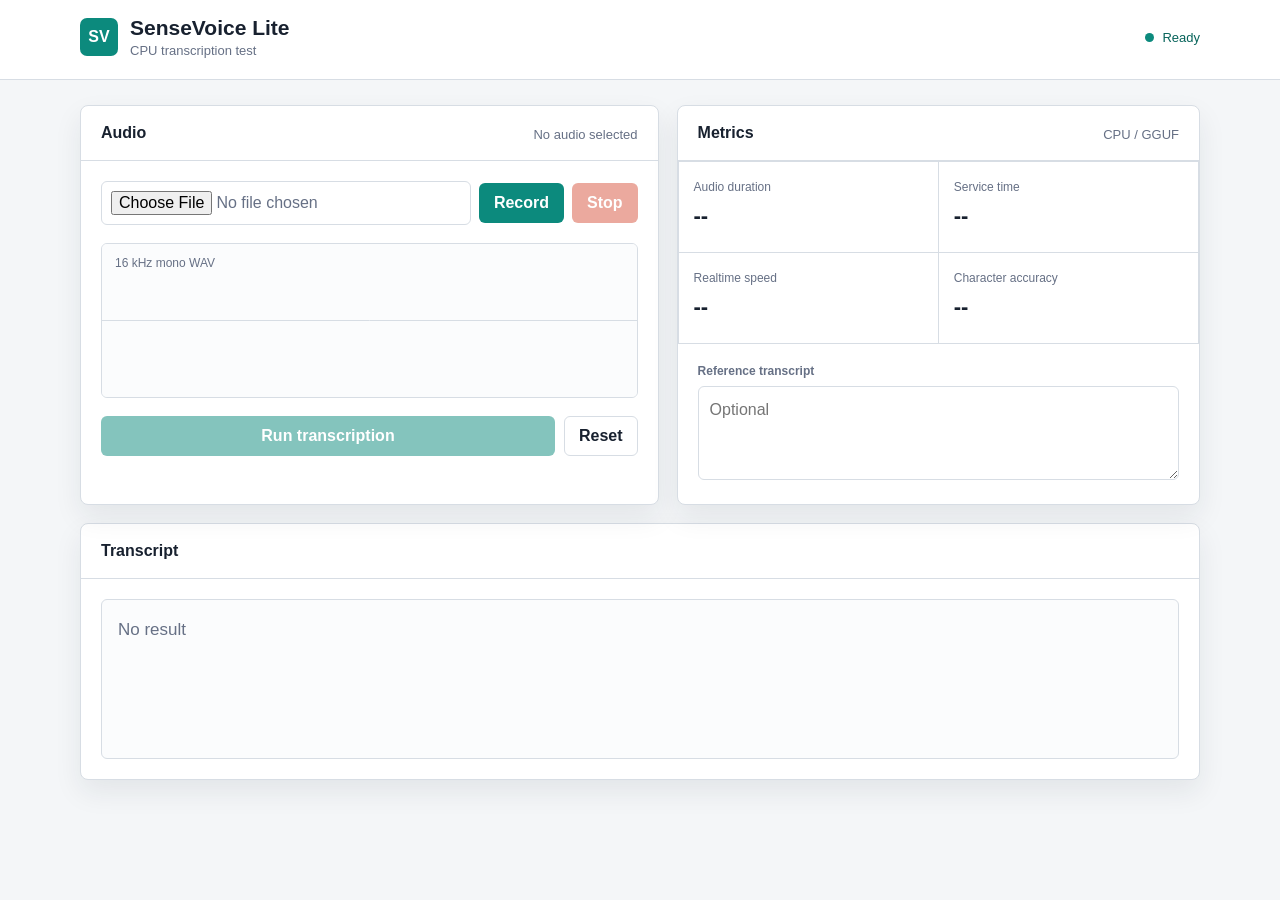
==== lite/server/wwwroot/index.html @ 140c2fa8 "Add browser-based transcription test page" ====
<!doctype html>
<html lang="zh-CN">
<head>
  <meta charset="utf-8">
  <meta name="viewport" content="width=device-width, initial-scale=1">
  <title>SenseVoice Lite Test</title>
  <style>
    :root { --ink:#18212f; --muted:#667085; --line:#d7dde4; --paper:#fff; --ground:#f4f6f8; --teal:#0c8a7d; --teal-dark:#08645b; --coral:#d8563f; --gold:#d79218; --shadow:0 12px 28px rgba(24,33,47,.08); }
    * { box-sizing:border-box; }
    body { margin:0; color:var(--ink); background:var(--ground); font-family:"Segoe UI","Microsoft YaHei",sans-serif; }
    button,input,textarea { font:inherit; } button { cursor:pointer; } button:disabled { cursor:not-allowed; opacity:.5; }
    .topbar { min-height:80px; border-bottom:1px solid var(--line); background:var(--paper); }
    .bar,.main { width:min(1120px,calc(100% - 32px)); margin:0 auto; }
    .bar { display:flex; align-items:center; justify-content:space-between; gap:16px; padding:16px 0; }
    .brand { display:flex; align-items:center; gap:12px; min-width:0; }.mark { display:grid; place-items:center; width:38px; height:38px; border-radius:7px; color:#fff; background:var(--teal); font-weight:700; }
    h1,h2,p { margin:0; } h1 { font-size:21px; letter-spacing:0; } h2 { font-size:16px; letter-spacing:0; }.subhead { margin-top:3px; color:var(--muted); font-size:13px; }
    .status { display:flex; align-items:center; gap:8px; color:var(--teal-dark); white-space:nowrap; font-size:13px; }.dot { width:9px; height:9px; border-radius:50%; background:var(--teal); }.status[data-state="busy"] { color:var(--gold); }.status[data-state="busy"] .dot { background:var(--gold); }.status[data-state="error"] { color:var(--coral); }.status[data-state="error"] .dot { background:var(--coral); }
    .main { padding:25px 0 36px; }.grid { display:grid; grid-template-columns:minmax(0,1.05fr) minmax(330px,.95fr); gap:18px; }.panel { border:1px solid var(--line); border-radius:8px; background:var(--paper); box-shadow:var(--shadow); }.head { display:flex; align-items:center; justify-content:space-between; gap:12px; padding:18px 20px; border-bottom:1px solid var(--line); }.body { padding:20px; }
    .source { display:grid; grid-template-columns:1fr auto auto; align-items:center; gap:8px; }input[type=file] { min-width:0; padding:9px; border:1px solid var(--line); border-radius:6px; color:var(--muted); background:#fff; }.button { min-height:40px; padding:0 14px; border:1px solid transparent; border-radius:6px; color:#fff; background:var(--teal); font-weight:600; }.button:hover:not(:disabled) { background:var(--teal-dark); }.button.stop { background:var(--coral); }.button.ghost { color:var(--ink); border-color:var(--line); background:#fff; }
    .wavebox { position:relative; height:155px; margin:18px 0; overflow:hidden; border:1px solid var(--line); border-radius:6px; background:#fbfcfd; }canvas { display:block; width:100%; height:100%; }.wave-label { position:absolute; top:12px; left:13px; color:var(--muted); font-size:12px; }.preview { width:100%; min-height:30px; margin-bottom:16px; }.preview:empty { display:none; }.run { display:flex; align-items:center; gap:9px; }.run .button:first-child { flex:1; }
    .metrics { display:grid; grid-template-columns:repeat(2,minmax(0,1fr)); border-top:1px solid var(--line); border-left:1px solid var(--line); }.metric { min-height:91px; padding:15px; border-right:1px solid var(--line); border-bottom:1px solid var(--line); }.metric-label { color:var(--muted); font-size:12px; }.metric-value { display:block; margin-top:8px; font-size:22px; font-weight:700; font-variant-numeric:tabular-nums; }
    label { display:block; margin-bottom:8px; color:var(--muted); font-size:12px; font-weight:600; }textarea { width:100%; min-height:94px; resize:vertical; padding:11px; border:1px solid var(--line); border-radius:6px; color:var(--ink); line-height:1.55; }textarea:focus,input:focus { outline:2px solid rgba(12,138,125,.25); border-color:var(--teal); }
    .result-panel { margin-top:18px; }.result { min-height:160px; padding:16px; border:1px solid var(--line); border-radius:6px; background:#fbfcfd; }.result-text { font-size:17px; line-height:1.7; word-break:break-word; }.placeholder { color:var(--muted); }.tags { display:flex; flex-wrap:wrap; gap:7px; margin-top:15px; }.tag { padding:5px 8px; border:1px solid #b8d6d1; border-radius:5px; color:var(--teal-dark); background:#f0fbf9; font-size:12px; }.error { min-height:20px; margin:12px 0 0; color:var(--coral); font-size:13px; line-height:1.45; }.error:empty { display:none; }
    @media (max-width:760px) { .bar,.main { width:min(100% - 22px,1120px); }.bar { min-height:74px; gap:8px; padding:12px 0; }.brand { flex:1; }.grid { grid-template-columns:1fr; }.source { grid-template-columns:1fr 1fr; }.source input { grid-column:1/-1; }.mark { width:34px; height:34px; }h1 { font-size:19px; white-space:nowrap; }.run .button:first-child { font-size:13px; white-space:nowrap; } }
  </style>
</head>
<body>
  <header class="topbar"><div class="bar"><div class="brand"><div class="mark" aria-hidden="true">SV</div><div><h1>SenseVoice Lite</h1><p class="subhead">CPU transcription test</p></div></div><div id="status" class="status" data-state="ready"><span class="dot"></span><span id="statusText">Ready</span></div></div></header>
  <main class="main">
    <div class="grid">
      <section class="panel" aria-labelledby="audioTitle"><div class="head"><h2 id="audioTitle">Audio</h2><span id="audioName" class="subhead">No audio selected</span></div><div class="body">
        <div class="source"><input id="fileInput" type="file" accept="audio/*,.wav" aria-label="Choose audio file"><button id="recordButton" class="button" type="button">Record</button><button id="stopButton" class="button stop" type="button" disabled>Stop</button></div>
        <div class="wavebox"><canvas id="waveform"></canvas><span id="waveLabel" class="wave-label">16 kHz mono WAV</span></div><div id="preview" class="preview"></div>
        <div class="run"><button id="transcribeButton" class="button" type="button" disabled>Run transcription</button><button id="resetButton" class="button ghost" type="button">Reset</button></div><p id="error" class="error" role="alert"></p>
      </div></section>
      <section class="panel" aria-labelledby="metricsTitle"><div class="head"><h2 id="metricsTitle">Metrics</h2><span class="subhead">CPU / GGUF</span></div><div class="metrics"><div class="metric"><span class="metric-label">Audio duration</span><strong id="durationValue" class="metric-value">--</strong></div><div class="metric"><span class="metric-label">Service time</span><strong id="serviceTimeValue" class="metric-value">--</strong></div><div class="metric"><span class="metric-label">Realtime speed</span><strong id="speedValue" class="metric-value">--</strong></div><div class="metric"><span class="metric-label">Character accuracy</span><strong id="accuracyValue" class="metric-value">--</strong></div></div><div class="body"><label for="referenceText">Reference transcript</label><textarea id="referenceText" placeholder="Optional"></textarea></div></section>
    </div>
    <section class="panel result-panel" aria-labelledby="resultTitle"><div class="head"><h2 id="resultTitle">Transcript</h2><span id="resultMeta" class="subhead"></span></div><div class="body"><div class="result"><p id="resultText" class="result-text placeholder">No result</p><div id="tags" class="tags"></div></div></div></section>
  </main>
  <script>
    const state = { wav:null, duration:0, filename:"audio.wav", recorder:null, stream:null, context:null, analyser:null, frame:0, previewUrl:null };
    const ui = { file:document.querySelector("#fileInput"), record:document.querySelector("#recordButton"), stop:document.querySelector("#stopButton"), run:document.querySelector("#transcribeButton"), reset:document.querySelector("#resetButton"), status:document.querySelector("#status"), statusText:document.querySelector("#statusText"), name:document.querySelector("#audioName"), wave:document.querySelector("#waveform"), waveLabel:document.querySelector("#waveLabel"), preview:document.querySelector("#preview"), error:document.querySelector("#error"), duration:document.querySelector("#durationValue"), service:document.querySelector("#serviceTimeValue"), speed:document.querySelector("#speedValue"), accuracy:document.querySelector("#accuracyValue"), reference:document.querySelector("#referenceText"), result:document.querySelector("#resultText"), tags:document.querySelector("#tags"), resultMeta:document.querySelector("#resultMeta") };
    const setStatus = (kind,text) => { ui.status.dataset.state=kind; ui.statusText.textContent=text; };
    const setError = (text="") => ui.error.textContent=text;
    const seconds = value => `${value.toFixed(value<10?2:1)} s`;
    function paintWave() { const canvas=ui.wave, ratio=devicePixelRatio||1, width=Math.floor(canvas.clientWidth*ratio), height=Math.floor(canvas.clientHeight*ratio); canvas.width=width; canvas.height=height; const context=canvas.getContext("2d"); context.fillStyle="#fbfcfd"; context.fillRect(0,0,width,height); context.strokeStyle="#d7dde4"; context.lineWidth=ratio; context.beginPath(); context.moveTo(0,height/2); context.lineTo(width,height/2); context.stroke(); if(state.analyser){const data=new Uint8Array(state.analyser.fftSize);state.analyser.getByteTimeDomainData(data);context.strokeStyle="#0c8a7d";context.lineWidth=2*ratio;context.beginPath();data.forEach((value,index)=>{const x=index*width/(data.length-1),y=value/255*height;index?context.lineTo(x,y):context.moveTo(x,y);});context.stroke();state.frame=requestAnimationFrame(paintWave);} }
    function stopWave() { cancelAnimationFrame(state.frame); state.analyser=null; paintWave(); }
    function encodeWav(buffer) { const samples=buffer.getChannelData(0), bytes=new ArrayBuffer(44+samples.length*2), view=new DataView(bytes), text=(offset,value)=>[...value].forEach((char,index)=>view.setUint8(offset+index,char.charCodeAt(0))); text(0,"RIFF");view.setUint32(4,36+samples.length*2,true);text(8,"WAVE");text(12,"fmt ");view.setUint32(16,16,true);view.setUint16(20,1,true);view.setUint16(22,1,true);view.setUint32(24,16000,true);view.setUint32(28,32000,true);view.setUint16(32,2,true);view.setUint16(34,16,true);text(36,"data");view.setUint32(40,samples.length*2,true);samples.forEach((sample,index)=>{const value=Math.max(-1,Math.min(1,sample));view.setInt16(44+index*2,value<0?value*32768:value*32767,true);});return new Blob([bytes],{type:"audio/wav"}); }
    async function convert(blob) { const context=new (window.AudioContext||window.webkitAudioContext)(); try { const decoded=await context.decodeAudioData(await blob.arrayBuffer()), offline=new OfflineAudioContext(1,Math.max(1,Math.ceil(decoded.duration*16000)),16000), source=offline.createBufferSource();source.buffer=decoded;source.connect(offline.destination);source.start();const mono=await offline.startRendering();return {blob:encodeWav(mono),duration:mono.duration}; } finally { await context.close(); } }
    async function setAudio(blob,filename) { setStatus("busy","Preparing audio");setError();const audio=await convert(blob);if(state.previewUrl)URL.revokeObjectURL(state.previewUrl);state.wav=audio.blob;state.duration=audio.duration;state.filename=filename.replace(/\.[^.]+$/,"")+".wav";state.previewUrl=URL.createObjectURL(audio.blob);ui.preview.innerHTML="";const player=document.createElement("audio");player.controls=true;player.src=state.previewUrl;ui.preview.append(player);ui.name.textContent=state.filename;ui.duration.textContent=seconds(state.duration);ui.run.disabled=false;ui.reset.disabled=false;setStatus("ready","Ready"); }
    async function record() { try { setError();state.stream=await navigator.mediaDevices.getUserMedia({audio:true});state.context=new (window.AudioContext||window.webkitAudioContext)();const source=state.context.createMediaStreamSource(state.stream);state.analyser=state.context.createAnalyser();state.analyser.fftSize=1024;source.connect(state.analyser);const chunks=[],type=MediaRecorder.isTypeSupported("audio/webm;codecs=opus")?"audio/webm;codecs=opus":"";state.recorder=new MediaRecorder(state.stream,type?{mimeType:type}:undefined);state.recorder.ondataavailable=event=>{if(event.data.size)chunks.push(event.data);};state.recorder.onstop=async()=>{state.stream.getTracks().forEach(track=>track.stop());await state.context.close();state.context=null;stopWave();try{await setAudio(new Blob(chunks,{type:state.recorder.mimeType}),"recording.wav");}catch(error){ui.reset.disabled=false;setStatus("error","Audio error");setError(`Audio conversion failed: ${error.message}`);}};state.recorder.start();ui.record.disabled=true;ui.stop.disabled=false;ui.run.disabled=true;ui.reset.disabled=true;ui.waveLabel.textContent="Recording";setStatus("busy","Recording");paintWave();}catch(error){ui.reset.disabled=false;setStatus("error","Microphone unavailable");setError(`Microphone access failed: ${error.message}`);} }
    function stop() { if(state.recorder&&state.recorder.state!=="inactive")state.recorder.stop();ui.record.disabled=false;ui.stop.disabled=true;setStatus("busy","Preparing audio"); }
    function score(reference,actual) { const a=[...reference.replace(/\s/g,"")],b=[...actual.replace(/\s/g,"")];if(!a.length)return null;let previous=Array.from({length:b.length+1},(_,i)=>i);for(let row=1;row<=a.length;row++){const current=[row];for(let column=1;column<=b.length;column++)current[column]=a[row-1]===b[column-1]?previous[column-1]:1+Math.min(previous[column],current[column-1],previous[column-1]);previous=current;}return Math.max(0,1-previous[b.length]/a.length); }
    function updateAccuracy() { const value=score(ui.reference.value,ui.result.dataset.text||"");ui.accuracy.textContent=value===null?"--":`${(value*100).toFixed(1)}%`; }
    async function transcribe() { if(!state.wav)return;try { setError();setStatus("busy","Transcribing");ui.run.disabled=true;const form=new FormData();form.append("files",state.wav,state.filename);form.append("lang","auto");const start=performance.now(),response=await fetch("/api/v1/asr",{method:"POST",body:form}),elapsed=performance.now()-start,payload=await response.json();if(!response.ok)throw new Error(payload.detail||`Request failed (${response.status})`);const item=payload.result[0];ui.result.textContent=item.text||"";ui.result.dataset.text=item.text||"";ui.result.classList.remove("placeholder");ui.resultMeta.textContent=item.filename;ui.tags.innerHTML="";[["Language",item.language],["Emotion",item.emotion],["Event",item.event],["ITN",item.itn]].forEach(([label,value])=>{if(!value)return;const tag=document.createElement("span");tag.className="tag";tag.textContent=`${label}: ${value}`;ui.tags.append(tag);});ui.service.textContent=`${Math.round(elapsed)} ms`;ui.speed.textContent=state.duration?`${(state.duration/(elapsed/1000)).toFixed(2)}x`:"--";updateAccuracy();setStatus("ready","Ready");}catch(error){setStatus("error","Request failed");setError(error.message);}finally{ui.run.disabled=!state.wav;} }
    function reset() { if(state.previewUrl)URL.revokeObjectURL(state.previewUrl);Object.assign(state,{wav:null,duration:0,filename:"audio.wav",previewUrl:null});ui.file.value="";ui.preview.innerHTML="";ui.name.textContent="No audio selected";ui.waveLabel.textContent="16 kHz mono WAV";ui.run.disabled=true;ui.result.textContent="No result";ui.result.dataset.text="";ui.result.classList.add("placeholder");ui.tags.innerHTML="";ui.resultMeta.textContent="";ui.reference.value="";[ui.duration,ui.service,ui.speed,ui.accuracy].forEach(element=>element.textContent="--");setError();setStatus("ready","Ready");paintWave(); }
    ui.file.addEventListener("change",async event=>{const file=event.target.files[0];if(!file)return;try{await setAudio(file,file.name);}catch(error){setStatus("error","Audio error");setError(`Audio conversion failed: ${error.message}`);}});ui.record.addEventListener("click",record);ui.stop.addEventListener("click",stop);ui.run.addEventListener("click",transcribe);ui.reset.addEventListener("click",reset);ui.reference.addEventListener("input",updateAccuracy);window.addEventListener("resize",paintWave);paintWave();
  </script>
</body>
</html>
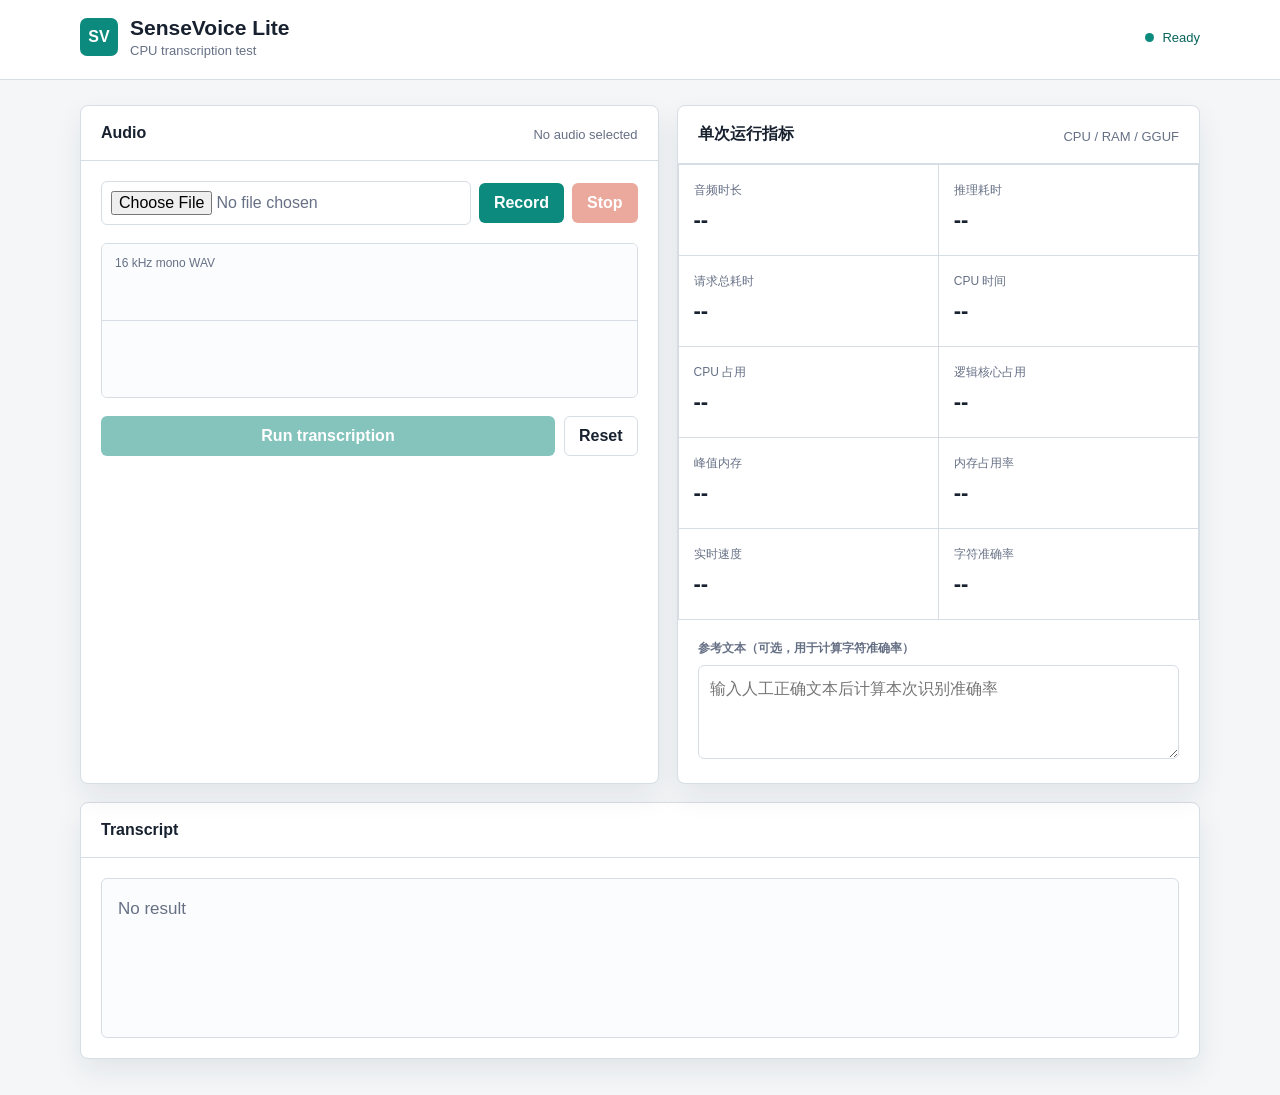
==== commit e13a7441: "Simplify single-run metrics and add memory usage" ====
--- a/lite/server/wwwroot/index.html
+++ b/lite/server/wwwroot/index.html
@@ -33,13 +33,13 @@
         <div class="wavebox"><canvas id="waveform"></canvas><span id="waveLabel" class="wave-label">16 kHz mono WAV</span></div><div id="preview" class="preview"></div>
         <div class="run"><button id="transcribeButton" class="button" type="button" disabled>Run transcription</button><button id="resetButton" class="button ghost" type="button">Reset</button></div><p id="error" class="error" role="alert"></p>
       </div></section>
-      <section class="panel" aria-labelledby="metricsTitle"><div class="head"><h2 id="metricsTitle">Metrics</h2><span class="subhead">CPU / GGUF</span></div><div class="metrics"><div class="metric"><span class="metric-label">Audio duration</span><strong id="durationValue" class="metric-value">--</strong></div><div class="metric"><span class="metric-label">Service time</span><strong id="serviceTimeValue" class="metric-value">--</strong></div><div class="metric"><span class="metric-label">Realtime speed</span><strong id="speedValue" class="metric-value">--</strong></div><div class="metric"><span class="metric-label">Character accuracy</span><strong id="accuracyValue" class="metric-value">--</strong></div></div><div class="body"><label for="referenceText">Reference transcript</label><textarea id="referenceText" placeholder="Optional"></textarea></div></section>
+      <section class="panel" aria-labelledby="metricsTitle"><div class="head"><h2 id="metricsTitle">单次运行指标</h2><span class="subhead">CPU / RAM / GGUF</span></div><div class="metrics"><div class="metric"><span class="metric-label">音频时长</span><strong id="durationValue" class="metric-value">--</strong></div><div class="metric"><span class="metric-label">推理耗时</span><strong id="inferenceValue" class="metric-value">--</strong></div><div class="metric"><span class="metric-label">请求总耗时</span><strong id="requestValue" class="metric-value">--</strong></div><div class="metric"><span class="metric-label">CPU 时间</span><strong id="cpuTimeValue" class="metric-value">--</strong></div><div class="metric"><span class="metric-label">CPU 占用</span><strong id="cpuValue" class="metric-value">--</strong></div><div class="metric"><span class="metric-label">逻辑核心占用</span><strong id="coresValue" class="metric-value">--</strong></div><div class="metric"><span class="metric-label">峰值内存</span><strong id="memoryValue" class="metric-value">--</strong></div><div class="metric"><span class="metric-label">内存占用率</span><strong id="memoryPercentValue" class="metric-value">--</strong></div><div class="metric"><span class="metric-label">实时速度</span><strong id="speedValue" class="metric-value">--</strong></div><div class="metric"><span class="metric-label">字符准确率</span><strong id="accuracyValue" class="metric-value">--</strong></div></div><div class="body"><label for="referenceText">参考文本（可选，用于计算字符准确率）</label><textarea id="referenceText" placeholder="输入人工正确文本后计算本次识别准确率"></textarea></div></section>
     </div>
     <section class="panel result-panel" aria-labelledby="resultTitle"><div class="head"><h2 id="resultTitle">Transcript</h2><span id="resultMeta" class="subhead"></span></div><div class="body"><div class="result"><p id="resultText" class="result-text placeholder">No result</p><div id="tags" class="tags"></div></div></div></section>
   </main>
   <script>
     const state = { wav:null, duration:0, filename:"audio.wav", recorder:null, stream:null, context:null, analyser:null, frame:0, previewUrl:null };
-    const ui = { file:document.querySelector("#fileInput"), record:document.querySelector("#recordButton"), stop:document.querySelector("#stopButton"), run:document.querySelector("#transcribeButton"), reset:document.querySelector("#resetButton"), status:document.querySelector("#status"), statusText:document.querySelector("#statusText"), name:document.querySelector("#audioName"), wave:document.querySelector("#waveform"), waveLabel:document.querySelector("#waveLabel"), preview:document.querySelector("#preview"), error:document.querySelector("#error"), duration:document.querySelector("#durationValue"), service:document.querySelector("#serviceTimeValue"), speed:document.querySelector("#speedValue"), accuracy:document.querySelector("#accuracyValue"), reference:document.querySelector("#referenceText"), result:document.querySelector("#resultText"), tags:document.querySelector("#tags"), resultMeta:document.querySelector("#resultMeta") };
+    const ui = { file:document.querySelector("#fileInput"), record:document.querySelector("#recordButton"), stop:document.querySelector("#stopButton"), run:document.querySelector("#transcribeButton"), reset:document.querySelector("#resetButton"), status:document.querySelector("#status"), statusText:document.querySelector("#statusText"), name:document.querySelector("#audioName"), wave:document.querySelector("#waveform"), waveLabel:document.querySelector("#waveLabel"), preview:document.querySelector("#preview"), error:document.querySelector("#error"), duration:document.querySelector("#durationValue"), inference:document.querySelector("#inferenceValue"), request:document.querySelector("#requestValue"), cpuTime:document.querySelector("#cpuTimeValue"), cpu:document.querySelector("#cpuValue"), cores:document.querySelector("#coresValue"), memory:document.querySelector("#memoryValue"), memoryPercent:document.querySelector("#memoryPercentValue"), speed:document.querySelector("#speedValue"), accuracy:document.querySelector("#accuracyValue"), reference:document.querySelector("#referenceText"), result:document.querySelector("#resultText"), tags:document.querySelector("#tags"), resultMeta:document.querySelector("#resultMeta") };
     const setStatus = (kind,text) => { ui.status.dataset.state=kind; ui.statusText.textContent=text; };
     const setError = (text="") => ui.error.textContent=text;
     const seconds = value => `${value.toFixed(value<10?2:1)} s`;
@@ -52,8 +52,8 @@
     function stop() { if(state.recorder&&state.recorder.state!=="inactive")state.recorder.stop();ui.record.disabled=false;ui.stop.disabled=true;setStatus("busy","Preparing audio"); }
     function score(reference,actual) { const a=[...reference.replace(/\s/g,"")],b=[...actual.replace(/\s/g,"")];if(!a.length)return null;let previous=Array.from({length:b.length+1},(_,i)=>i);for(let row=1;row<=a.length;row++){const current=[row];for(let column=1;column<=b.length;column++)current[column]=a[row-1]===b[column-1]?previous[column-1]:1+Math.min(previous[column],current[column-1],previous[column-1]);previous=current;}return Math.max(0,1-previous[b.length]/a.length); }
     function updateAccuracy() { const value=score(ui.reference.value,ui.result.dataset.text||"");ui.accuracy.textContent=value===null?"--":`${(value*100).toFixed(1)}%`; }
-    async function transcribe() { if(!state.wav)return;try { setError();setStatus("busy","Transcribing");ui.run.disabled=true;const form=new FormData();form.append("files",state.wav,state.filename);form.append("lang","auto");const start=performance.now(),response=await fetch("/api/v1/asr",{method:"POST",body:form}),elapsed=performance.now()-start,payload=await response.json();if(!response.ok)throw new Error(payload.detail||`Request failed (${response.status})`);const item=payload.result[0];ui.result.textContent=item.text||"";ui.result.dataset.text=item.text||"";ui.result.classList.remove("placeholder");ui.resultMeta.textContent=item.filename;ui.tags.innerHTML="";[["Language",item.language],["Emotion",item.emotion],["Event",item.event],["ITN",item.itn]].forEach(([label,value])=>{if(!value)return;const tag=document.createElement("span");tag.className="tag";tag.textContent=`${label}: ${value}`;ui.tags.append(tag);});ui.service.textContent=`${Math.round(elapsed)} ms`;ui.speed.textContent=state.duration?`${(state.duration/(elapsed/1000)).toFixed(2)}x`:"--";updateAccuracy();setStatus("ready","Ready");}catch(error){setStatus("error","Request failed");setError(error.message);}finally{ui.run.disabled=!state.wav;} }
-    function reset() { if(state.previewUrl)URL.revokeObjectURL(state.previewUrl);Object.assign(state,{wav:null,duration:0,filename:"audio.wav",previewUrl:null});ui.file.value="";ui.preview.innerHTML="";ui.name.textContent="No audio selected";ui.waveLabel.textContent="16 kHz mono WAV";ui.run.disabled=true;ui.result.textContent="No result";ui.result.dataset.text="";ui.result.classList.add("placeholder");ui.tags.innerHTML="";ui.resultMeta.textContent="";ui.reference.value="";[ui.duration,ui.service,ui.speed,ui.accuracy].forEach(element=>element.textContent="--");setError();setStatus("ready","Ready");paintWave(); }
+    async function transcribe() { if(!state.wav)return;try { setError();setStatus("busy","Transcribing");ui.run.disabled=true;const form=new FormData();form.append("files",state.wav,state.filename);form.append("lang","auto");const start=performance.now(),response=await fetch("/api/v1/asr",{method:"POST",body:form}),elapsed=performance.now()-start,payload=await response.json();if(!response.ok)throw new Error(payload.detail||`Request failed (${response.status})`);const item=payload.result[0],inferenceSeconds=item.inference_ms/1000;ui.result.textContent=item.text||"";ui.result.dataset.text=item.text||"";ui.result.classList.remove("placeholder");ui.resultMeta.textContent=item.filename;ui.tags.innerHTML="";[["Language",item.language],["Emotion",item.emotion],["Event",item.event],["ITN",item.itn]].forEach(([label,value])=>{if(!value)return;const tag=document.createElement("span");tag.className="tag";tag.textContent=`${label}: ${value}`;ui.tags.append(tag);});ui.inference.textContent=`${Math.round(item.inference_ms)} ms`;ui.request.textContent=`${Math.round(elapsed)} ms`;ui.cpuTime.textContent=`${Math.round(item.cpu_time_ms)} ms`;ui.cpu.textContent=`${item.cpu_utilization_percent.toFixed(1)}%`;ui.cores.textContent=`${item.cpu_core_equivalents.toFixed(2)} / ${item.processor_count} 核`;ui.memory.textContent=`${item.peak_working_set_mb.toFixed(1)} MB`;ui.memoryPercent.textContent=`${item.memory_utilization_percent.toFixed(2)}%`;ui.speed.textContent=state.duration&&inferenceSeconds?`${(state.duration/inferenceSeconds).toFixed(2)}x`:"--";updateAccuracy();setStatus("ready","Ready");}catch(error){setStatus("error","Request failed");setError(error.message);}finally{ui.run.disabled=!state.wav;} }
+    function reset() { if(state.previewUrl)URL.revokeObjectURL(state.previewUrl);Object.assign(state,{wav:null,duration:0,filename:"audio.wav",previewUrl:null});ui.file.value="";ui.preview.innerHTML="";ui.name.textContent="No audio selected";ui.waveLabel.textContent="16 kHz mono WAV";ui.run.disabled=true;ui.result.textContent="No result";ui.result.dataset.text="";ui.result.classList.add("placeholder");ui.tags.innerHTML="";ui.resultMeta.textContent="";ui.reference.value="";[ui.duration,ui.inference,ui.request,ui.cpuTime,ui.cpu,ui.cores,ui.memory,ui.memoryPercent,ui.speed,ui.accuracy].forEach(element=>element.textContent="--");setError();setStatus("ready","Ready");paintWave(); }
     ui.file.addEventListener("change",async event=>{const file=event.target.files[0];if(!file)return;try{await setAudio(file,file.name);}catch(error){setStatus("error","Audio error");setError(`Audio conversion failed: ${error.message}`);}});ui.record.addEventListener("click",record);ui.stop.addEventListener("click",stop);ui.run.addEventListener("click",transcribe);ui.reset.addEventListener("click",reset);ui.reference.addEventListener("input",updateAccuracy);window.addEventListener("resize",paintWave);paintWave();
   </script>
 </body>
